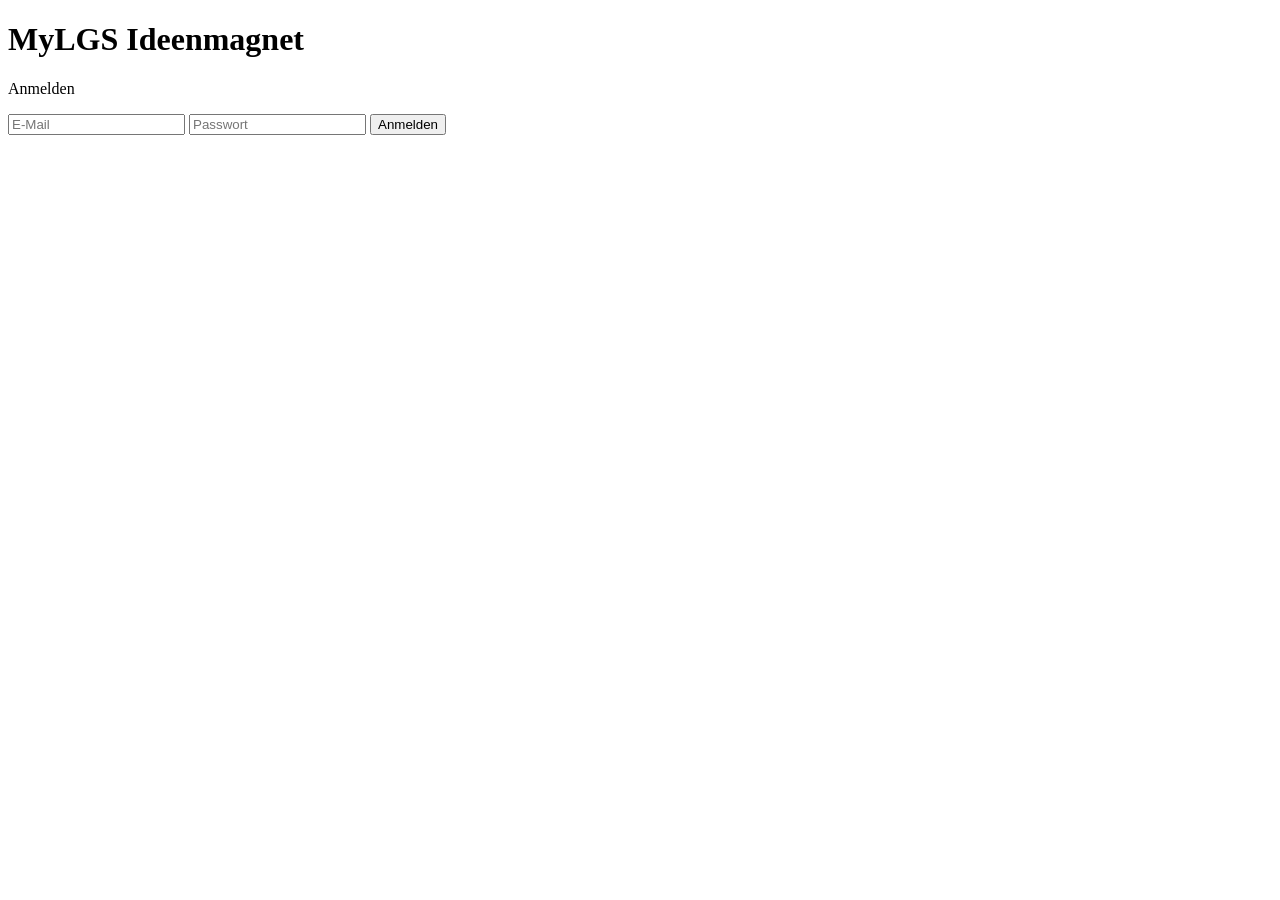
==== index.html @ 7d34e295 "jkjk" ====
<!DOCTYPE html>
<html lang="de">
<head>


    <meta charset="UTF-8">
    <meta name="viewport" content="width=device-width, initial-scale=1.0">
    <title> myLGS Ideenmagnet</title>
    <link rel="stylesheet" href="style.css">


</head>
<body>
    

<h1>MyLGS Ideenmagnet</h1>
<p>Anmelden</p>


<form action="php/login.php" method="POST">

    <input 
        type="email" 
        name="email" 
        placeholder="E-Mail"
        required
    >

    <input 
        type="password" 
        name="password" 
        placeholder="Passwort"
        required
    >

    <button type="submit">
        Anmelden
    </button>

</form>

<script src="script.js"></script>


</body>
</html>
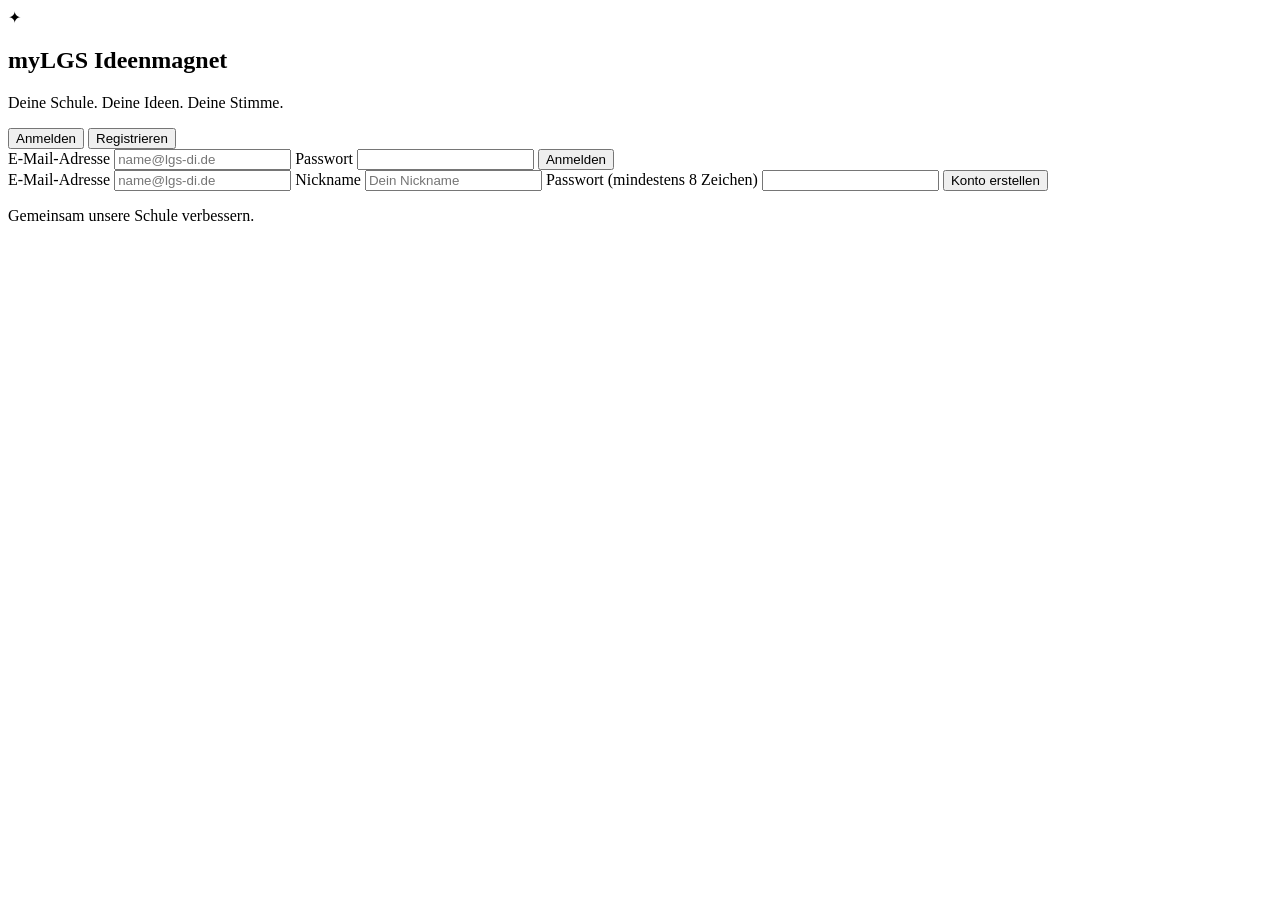
==== commit f2a4a470: "anfang" ====
--- a/index.html
+++ b/index.html
@@ -1,46 +1,55 @@
 <!DOCTYPE html>
 <html lang="de">
 <head>
-
-
     <meta charset="UTF-8">
     <meta name="viewport" content="width=device-width, initial-scale=1.0">
-    <title> myLGS Ideenmagnet</title>
+    <title>myLGS Ideenmagnet</title>
     <link rel="stylesheet" href="style.css">
-
-
+    <script src="script.js" defer></script>
 </head>
 <body>
-    
+    <main class="login-container">
+        <section class="card">
+            <div class="logo">✦</div>
+            <h1>myLGS Ideenmagnet</h1>
+            <p class="subtitle">Deine Schule. Deine Ideen. Deine Stimme.</p>
 
-<h1>MyLGS Ideenmagnet</h1>
-<p>Anmelden</p>
+            <div class="tabs">
+                <button type="button" class="tab active" data-tab="login">Anmelden</button>
+                <button type="button" class="tab" data-tab="register">Registrieren</button>
+            </div>
 
+            <form id="login-form" class="auth-form">
+                <label for="login-email">E-Mail-Adresse</label>
+                <input id="login-email" name="email" type="email"
+                       placeholder="name@lgs-di.de" required>
 
-<form action="php/login.php" method="POST">
+                <label for="login-password">Passwort</label>
+                <input id="login-password" name="password" type="password"
+                       autocomplete="current-password" required>
 
-    <input 
-        type="email" 
-        name="email" 
-        placeholder="E-Mail"
-        required
-    >
+                <button type="submit">Anmelden</button>
+            </form>
 
-    <input 
-        type="password" 
-        name="password" 
-        placeholder="Passwort"
-        required
-    >
+            <form id="register-form" class="auth-form hidden">
+                <label for="register-email">E-Mail-Adresse</label>
+                <input id="register-email" name="email" type="email"
+                       placeholder="name@lgs-di.de" required>
 
-    <button type="submit">
-        Anmelden
-    </button>
+                <label for="nickname">Nickname</label>
+                <input id="nickname" name="nickname" maxlength="30"
+                       placeholder="Dein Nickname" required>
 
-</form>
+                <label for="register-password">Passwort (mindestens 8 Zeichen)</label>
+                <input id="register-password" name="password" type="password"
+                       minlength="8" autocomplete="new-password" required>
 
-<script src="script.js"></script>
+                <button type="submit">Konto erstellen</button>
+            </form>
 
-
+            <p id="message" class="message" aria-live="polite"></p>
+            <p class="footer-text">Gemeinsam unsere Schule verbessern.</p>
+        </section>
+    </main>
 </body>
 </html>
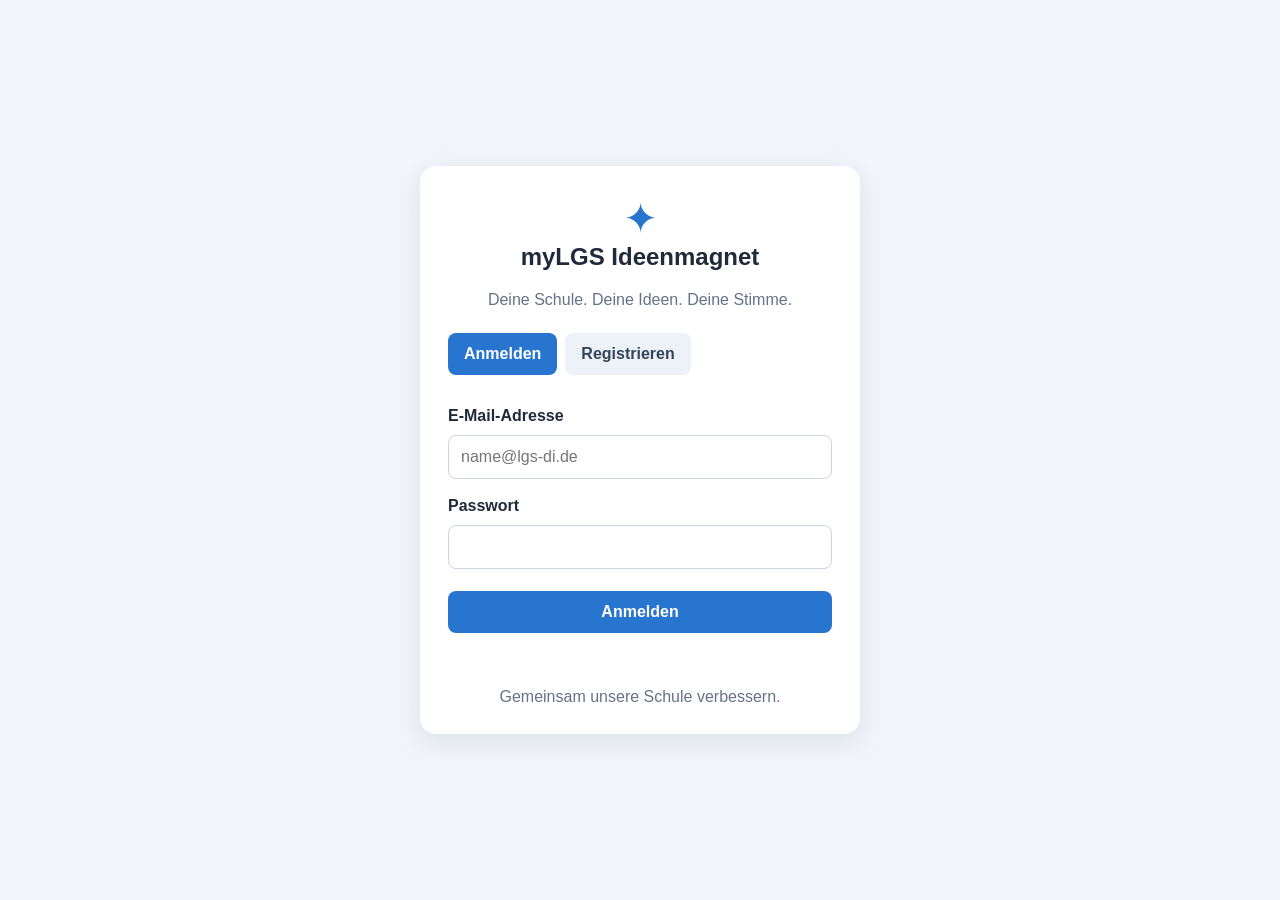
==== commit b45621a9: "index style" ====
--- a/index.html
+++ b/index.html
@@ -4,8 +4,8 @@
     <meta charset="UTF-8">
     <meta name="viewport" content="width=device-width, initial-scale=1.0">
     <title>myLGS Ideenmagnet</title>
-    <link rel="stylesheet" href="style.css">
-    <script src="script.js" defer></script>
+    <link rel="stylesheet" href="CSS/style.css">
+    <script src="JS/script.js" defer></script>
 </head>
 <body>
     <main class="login-container">
--- a/CSS/style.css
+++ b/CSS/style.css
@@ -0,0 +1,222 @@
+* {
+    box-sizing: border-box;
+}
+
+body {
+    margin: 0;
+    background: #f2f5fa;
+    color: #202a3a;
+    font-family: Arial, sans-serif;
+}
+
+.login-container {
+    min-height: 100vh;
+    display: grid;
+    place-items: center;
+    padding: 24px;
+}
+
+.card {
+    background: white;
+    border-radius: 16px;
+    padding: 28px;
+    box-shadow: 0 8px 28px #1b31521a;
+}
+
+.login-container .card {
+    width: min(100%, 440px);
+}
+
+.logo {
+    color: #2875d0;
+    font-size: 42px;
+    text-align: center;
+}
+
+h1, h2 {
+    margin-top: 0;
+}
+
+.login-container h1,
+.subtitle {
+    text-align: center;
+}
+
+.subtitle,
+.footer-text {
+    color: #657187;
+}
+
+.tabs {
+    display: flex;
+    gap: 8px;
+    margin: 24px 0;
+}
+
+.tabs .tab {
+    background: #edf2f8;
+    color: #35445a;
+}
+
+.tabs .tab.active {
+    background: #2875d0;
+    color: white;
+}
+
+form {
+    display: grid;
+    gap: 10px;
+}
+
+label {
+    font-weight: bold;
+    margin-top: 8px;
+}
+
+input, textarea, select {
+    width: 100%;
+    border: 1px solid #ccd5e2;
+    border-radius: 8px;
+    padding: 12px;
+    font: inherit;
+    background: white;
+}
+
+button {
+    border: 0;
+    border-radius: 8px;
+    padding: 12px 16px;
+    background: #2875d0;
+    color: white;
+    font: inherit;
+    font-weight: bold;
+    cursor: pointer;
+}
+
+form button {
+    margin-top: 12px;
+}
+
+button:hover {
+    background: #1e5fae;
+}
+
+button:disabled {
+    cursor: not-allowed;
+    background: #8a98a9;
+}
+
+.secondary-button,
+.small-button {
+    background: #53657a;
+}
+
+.hidden {
+    display: none !important;
+}
+
+.message {
+    min-height: 1.4em;
+    color: #247342;
+}
+
+.message.error {
+    color: #b3261e;
+}
+
+.footer-text {
+    text-align: center;
+    margin-bottom: 0;
+}
+
+.topbar {
+    display: flex;
+    justify-content: space-between;
+    align-items: center;
+    padding: 16px max(20px, calc((100% - 1000px) / 2));
+    background: white;
+    box-shadow: 0 2px 10px #1b315214;
+}
+
+.brand {
+    color: #2875d0;
+    font-weight: bold;
+    text-decoration: none;
+    font-size: 20px;
+}
+
+.content {
+    width: min(100% - 32px, 1000px);
+    margin: 32px auto;
+}
+
+.welcome {
+    margin-bottom: 24px;
+}
+
+.ideas-section {
+    margin-top: 32px;
+}
+
+.list-heading,
+.filters {
+    display: flex;
+    align-items: center;
+    justify-content: space-between;
+    gap: 12px;
+    flex-wrap: wrap;
+}
+
+.filters select {
+    width: auto;
+}
+
+.ideas-list {
+    display: grid;
+    gap: 16px;
+    margin-top: 16px;
+}
+
+.idea-card {
+    background: white;
+    border-radius: 12px;
+    padding: 20px;
+    box-shadow: 0 4px 16px #1b315214;
+}
+
+.idea-card h3 {
+    margin-top: 0;
+}
+
+.idea-details {
+    color: #657187;
+    font-size: 0.9rem;
+}
+
+.small-button {
+    margin: 6px 6px 0 0;
+}
+
+@media (max-width: 600px) {
+    .card {
+        padding: 20px;
+    }
+
+    .topbar {
+        padding: 12px 16px;
+    }
+
+    .list-heading {
+        align-items: flex-start;
+        flex-direction: column;
+    }
+
+    .filters {
+        width: 100%;
+        align-items: stretch;
+    }
+
+    .filters select {
+        width: 100%;
+    }
+}
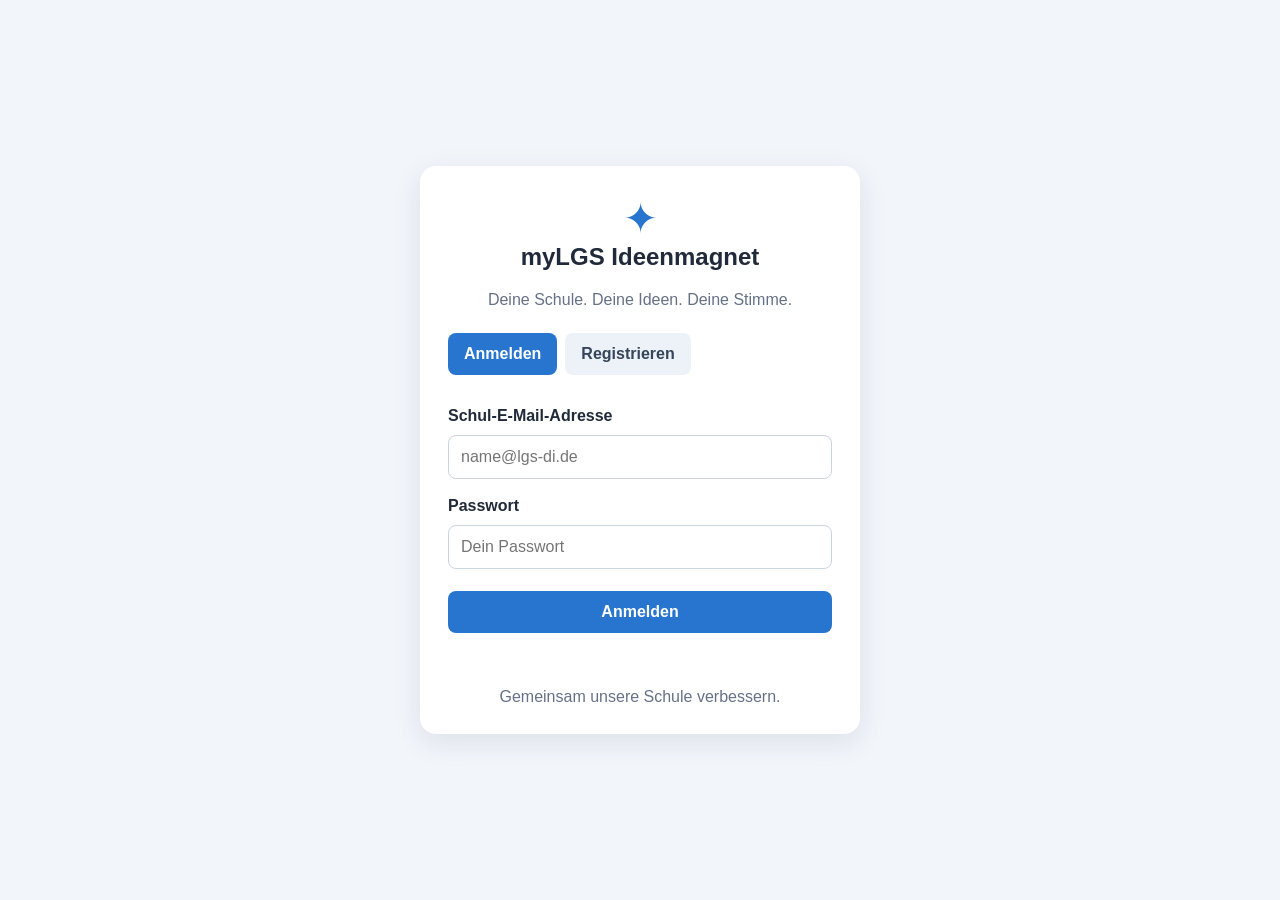
==== commit 7cbc42c0: "index verbesserung" ====
--- a/index.html
+++ b/index.html
@@ -1,55 +1,183 @@
+
 <!DOCTYPE html>
 <html lang="de">
 <head>
     <meta charset="UTF-8">
     <meta name="viewport" content="width=device-width, initial-scale=1.0">
+
     <title>myLGS Ideenmagnet</title>
+
     <link rel="stylesheet" href="CSS/style.css">
     <script src="JS/script.js" defer></script>
 </head>
+
 <body>
+
     <main class="login-container">
+
         <section class="card">
+
             <div class="logo">✦</div>
+
             <h1>myLGS Ideenmagnet</h1>
-            <p class="subtitle">Deine Schule. Deine Ideen. Deine Stimme.</p>
+
+            <p class="subtitle">
+                Deine Schule. Deine Ideen. Deine Stimme.
+            </p>
+
+
+            <!-- TABS -->
 
             <div class="tabs">
-                <button type="button" class="tab active" data-tab="login">Anmelden</button>
-                <button type="button" class="tab" data-tab="register">Registrieren</button>
+
+                <button
+                    type="button"
+                    class="tab active"
+                    data-tab="login">
+                    Anmelden
+                </button>
+
+                <button
+                    type="button"
+                    class="tab"
+                    data-tab="register">
+                    Registrieren
+                </button>
+
             </div>
 
+
+            <!-- ANMELDUNG -->
+
             <form id="login-form" class="auth-form">
-                <label for="login-email">E-Mail-Adresse</label>
-                <input id="login-email" name="email" type="email"
-                       placeholder="name@lgs-di.de" required>
 
-                <label for="login-password">Passwort</label>
-                <input id="login-password" name="password" type="password"
-                       autocomplete="current-password" required>
+                <label for="login-email">
+                    Schul-E-Mail-Adresse
+                </label>
 
-                <button type="submit">Anmelden</button>
+                <input
+                    id="login-email"
+                    name="email"
+                    type="email"
+                    placeholder="name@lgs-di.de"
+                    autocomplete="username"
+                    required
+                >
+
+
+                <label for="login-password">
+                    Passwort
+                </label>
+
+                <input
+                    id="login-password"
+                    name="password"
+                    type="password"
+                    placeholder="Dein Passwort"
+                    autocomplete="current-password"
+                    required
+                >
+
+
+                <button type="submit">
+                    Anmelden
+                </button>
+
             </form>
 
+
+            <!-- REGISTRIERUNG -->
+
             <form id="register-form" class="auth-form hidden">
-                <label for="register-email">E-Mail-Adresse</label>
-                <input id="register-email" name="email" type="email"
-                       placeholder="name@lgs-di.de" required>
 
-                <label for="nickname">Nickname</label>
-                <input id="nickname" name="nickname" maxlength="30"
-                       placeholder="Dein Nickname" required>
+                <label for="register-email">
+                    Schul-E-Mail-Adresse
+                </label>
 
-                <label for="register-password">Passwort (mindestens 8 Zeichen)</label>
-                <input id="register-password" name="password" type="password"
-                       minlength="8" autocomplete="new-password" required>
+                <input
+                    id="register-email"
+                    name="email"
+                    type="email"
+                    placeholder="name@lgs-di.de"
+                    autocomplete="email"
+                    required
+                >
 
-                <button type="submit">Konto erstellen</button>
+
+                <label for="nickname">
+                    Nickname
+                </label>
+
+                <input
+                    id="nickname"
+                    name="nickname"
+                    type="text"
+                    minlength="2"
+                    maxlength="30"
+                    placeholder="Dein Nickname"
+                    autocomplete="nickname"
+                    required
+                >
+
+
+                <label for="register-password">
+                    Passwort
+                </label>
+
+                <input
+                    id="register-password"
+                    name="password"
+                    type="password"
+                    minlength="8"
+                    placeholder="Mindestens 8 Zeichen"
+                    autocomplete="new-password"
+                    required
+                >
+
+
+                <label for="confirm-password">
+                    Passwort wiederholen
+                </label>
+
+                <input
+                    id="confirm-password"
+                    name="confirm_password"
+                    type="password"
+                    minlength="8"
+                    placeholder="Passwort erneut eingeben"
+                    autocomplete="new-password"
+                    required
+                >
+
+
+                <button type="submit">
+                    Konto erstellen
+                </button>
+
+                <p class="footer-text">
+                    Nach der Registrierung erhältst du
+                    eine E-Mail zur Bestätigung deiner Adresse.
+                </p>
+
             </form>
 
-            <p id="message" class="message" aria-live="polite"></p>
-            <p class="footer-text">Gemeinsam unsere Schule verbessern.</p>
+
+            <!-- NACHRICHTEN -->
+
+            <p
+                id="message"
+                class="message"
+                aria-live="polite">
+            </p>
+
+
+            <p class="footer-text">
+                Gemeinsam unsere Schule verbessern.
+            </p>
+
         </section>
+
     </main>
+
 </body>
-</html>+</html>
